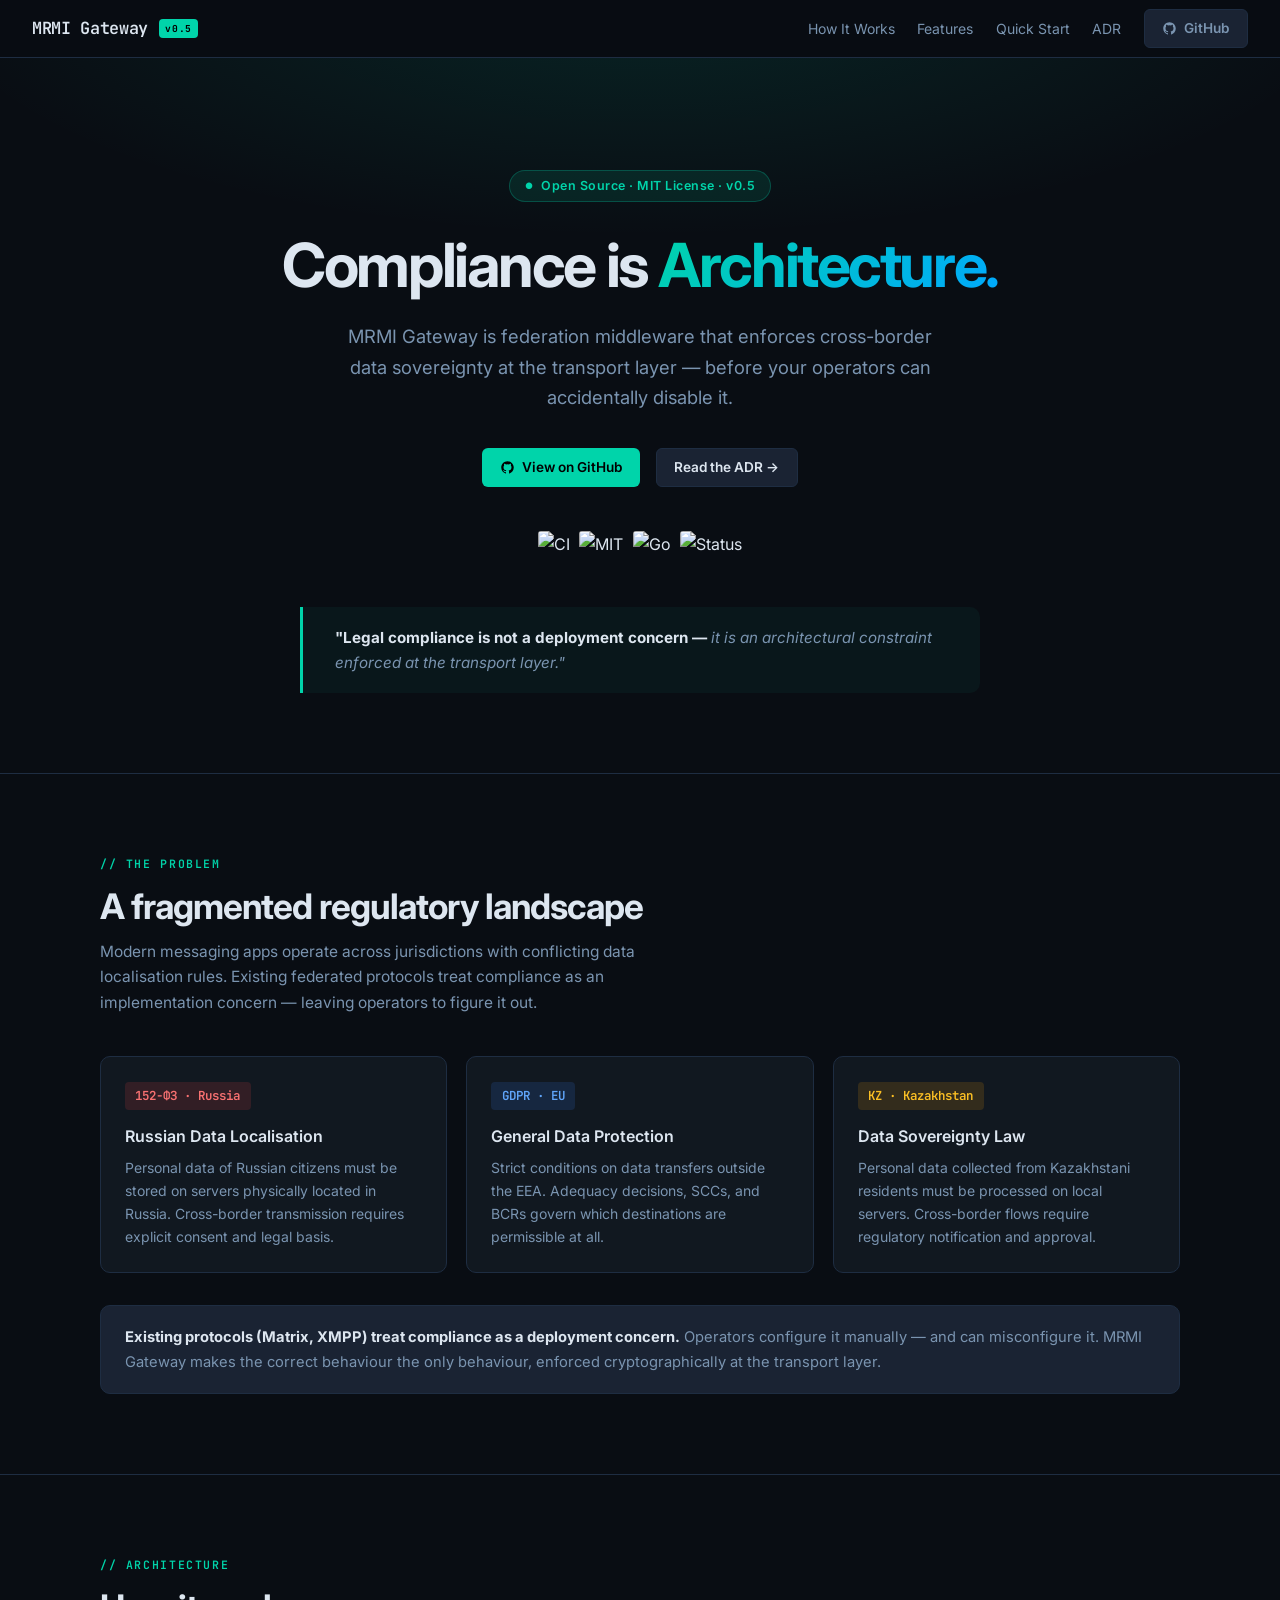
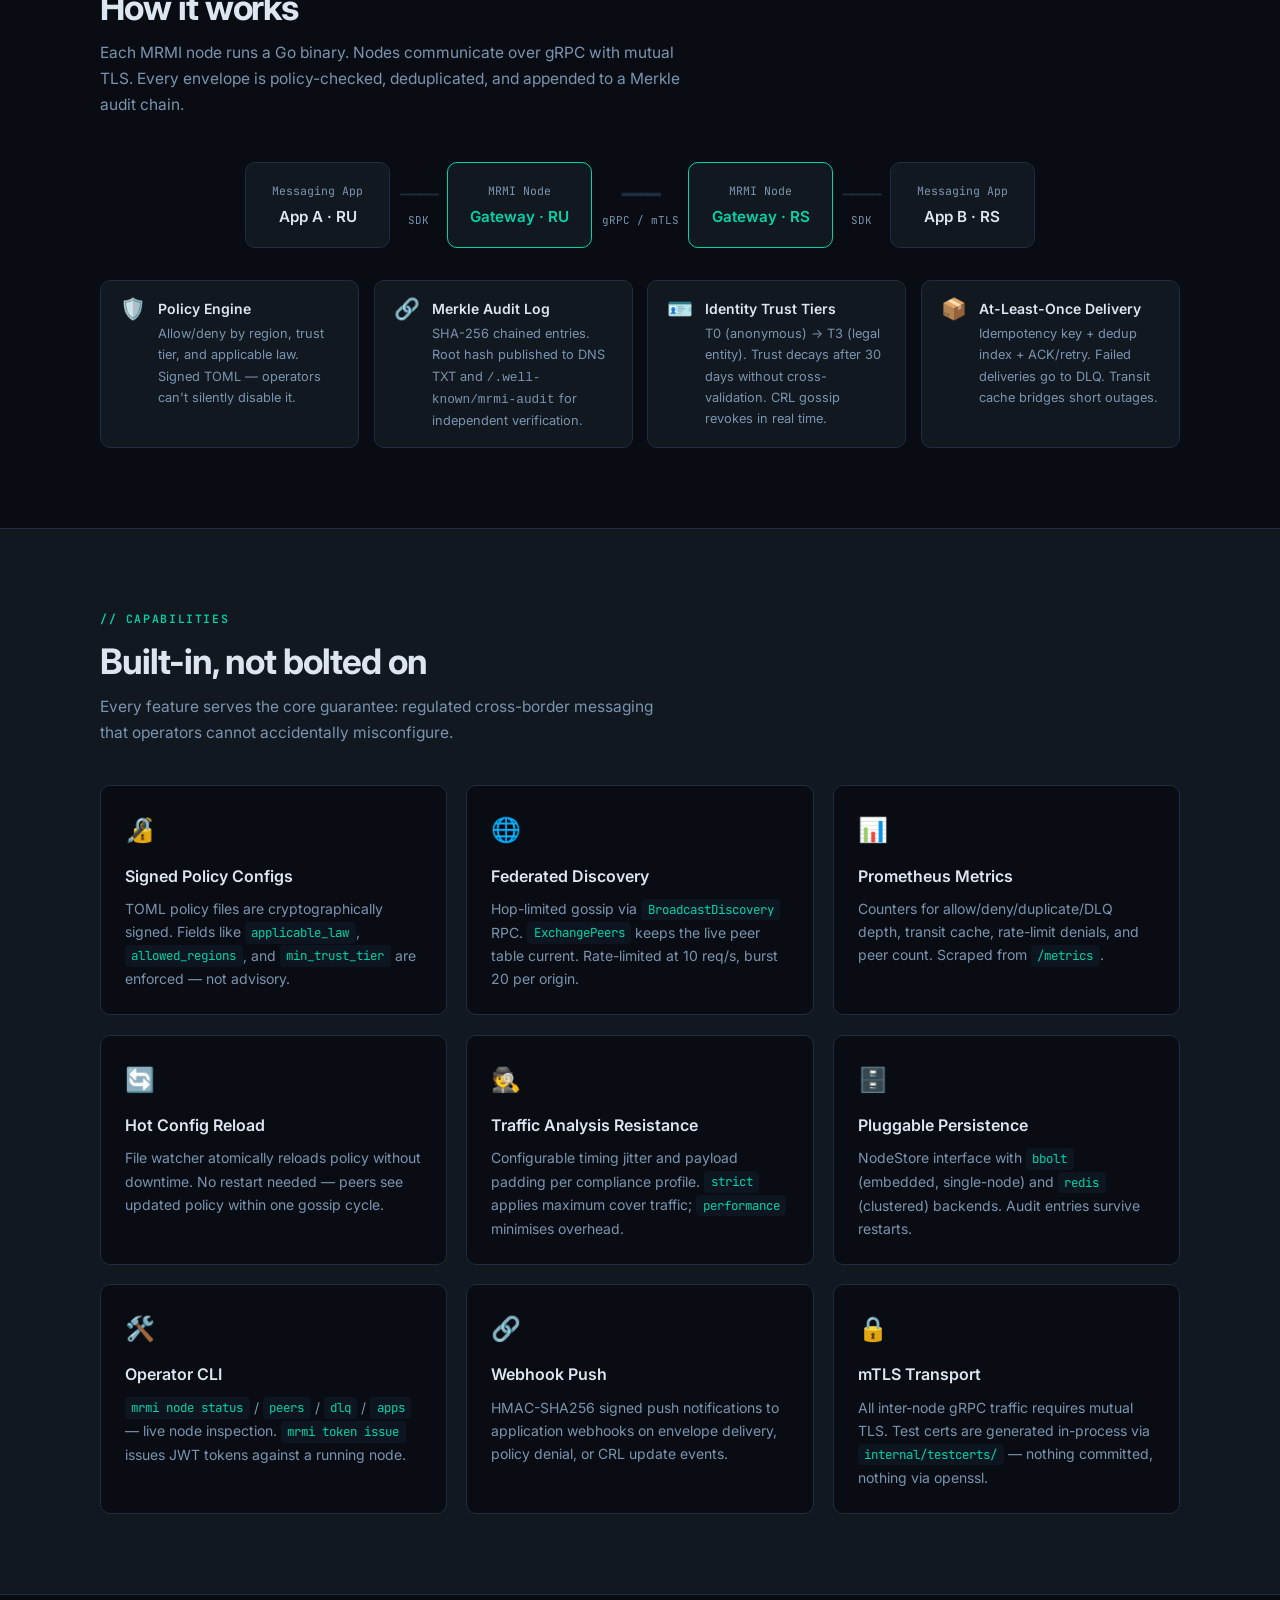
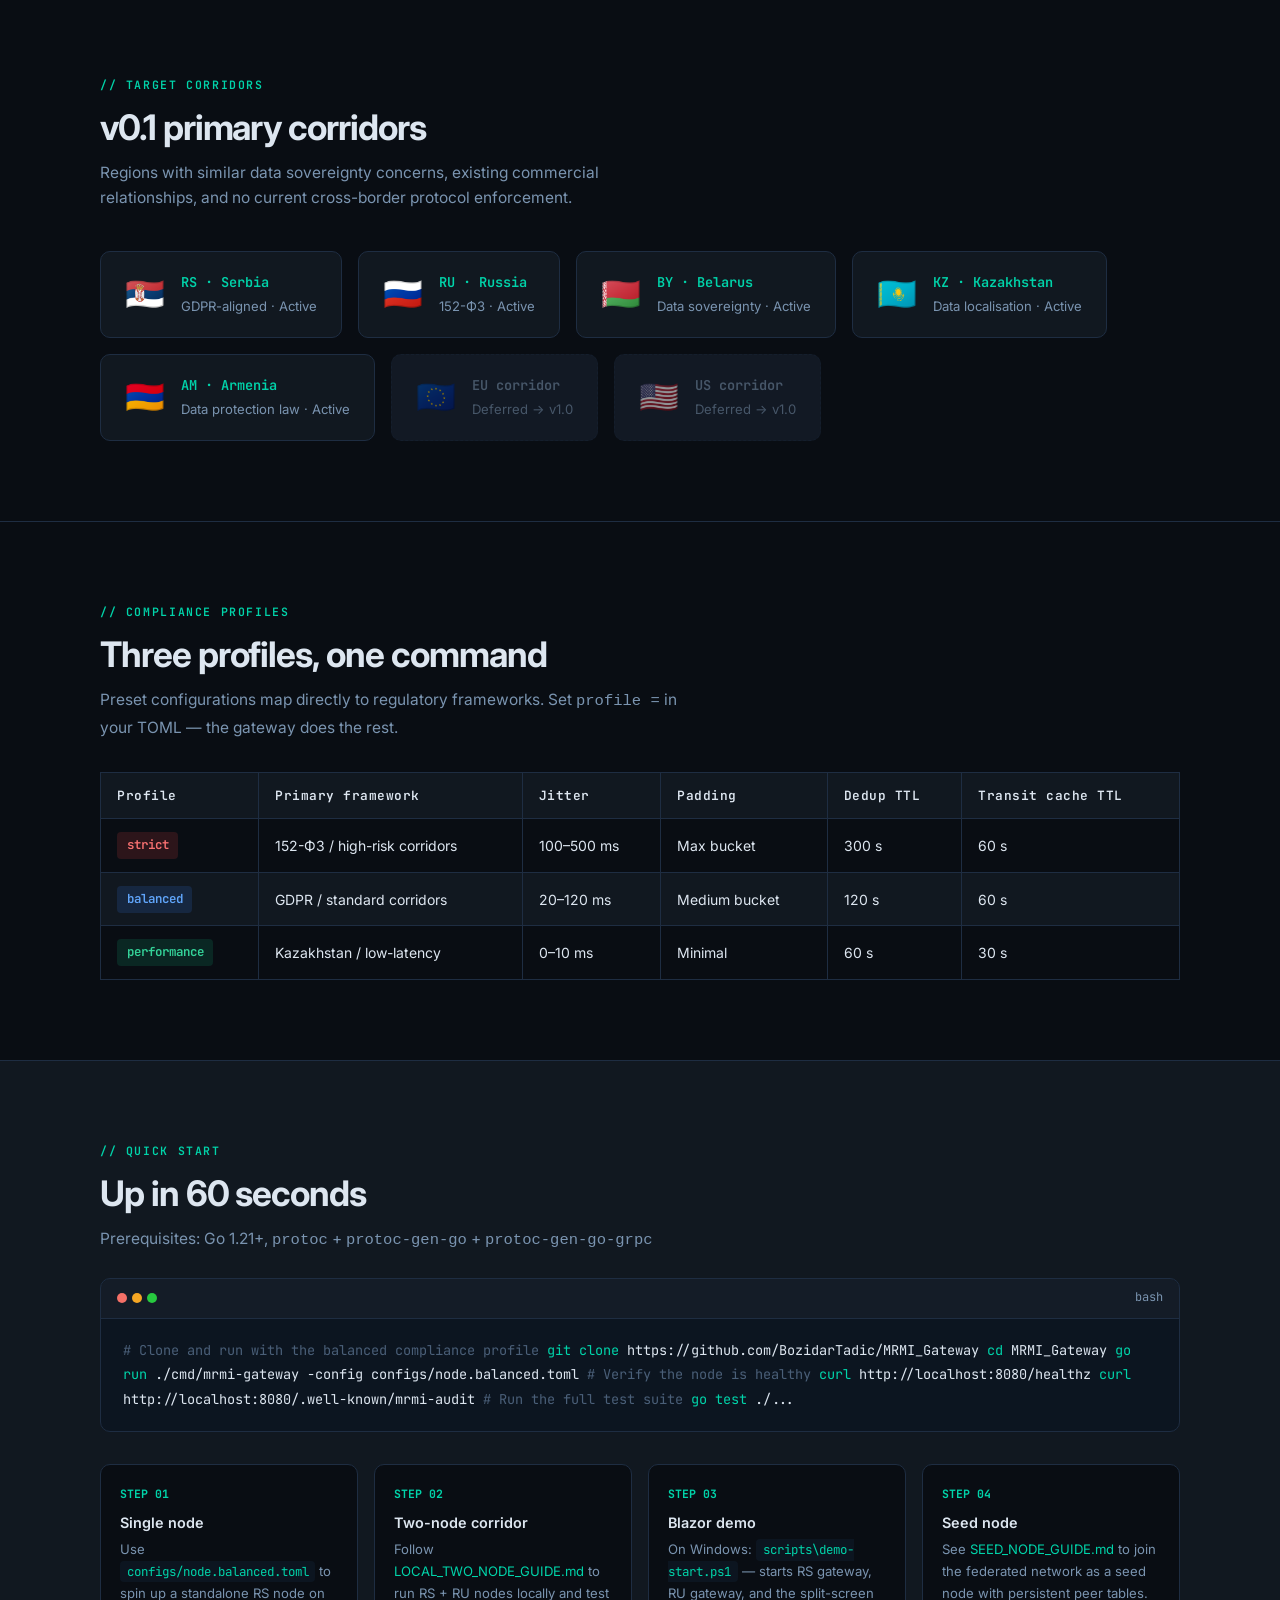
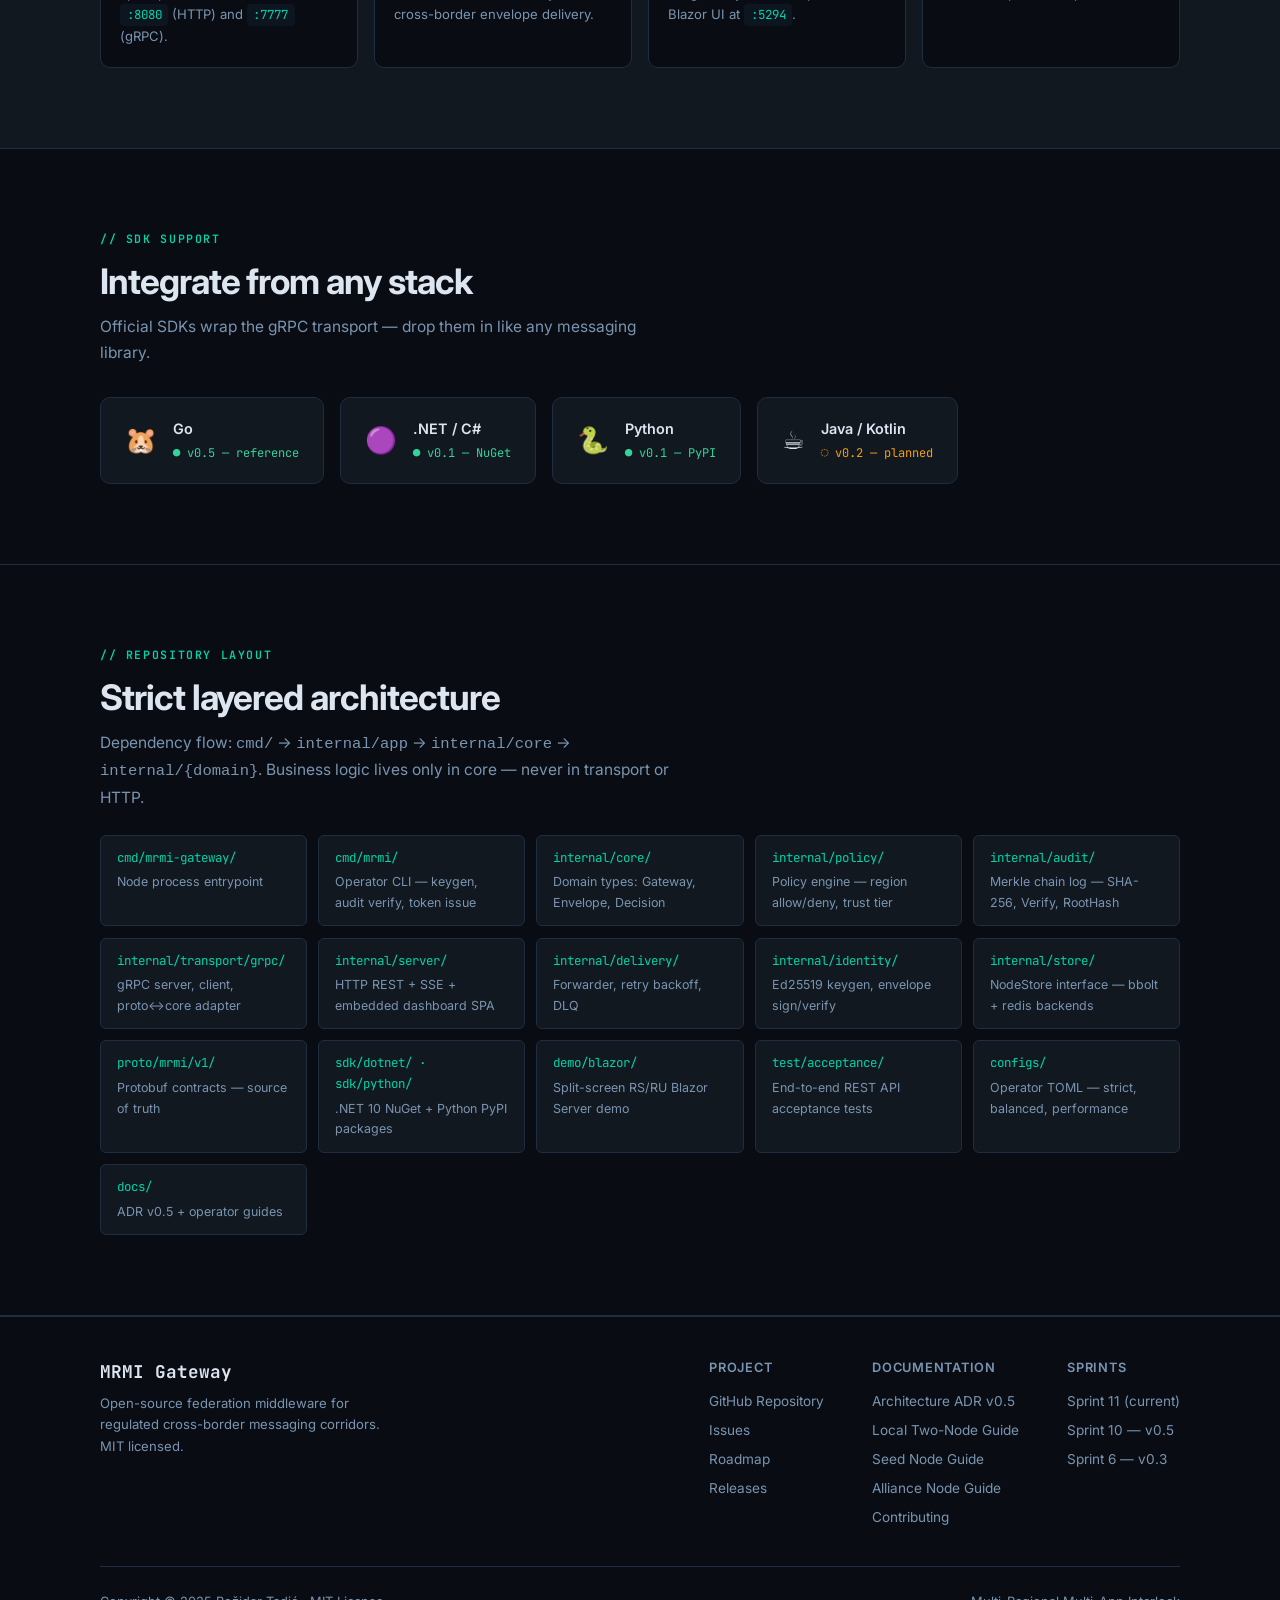
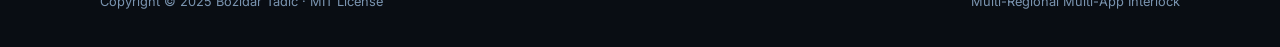
==== docs/index.html @ ec397ffb "feat: add GitHub Pages landing site Adds docs/index.html — a self-contained landing page covering th" ====
<!DOCTYPE html>
<html lang="en">
<head>
  <meta charset="UTF-8">
  <meta name="viewport" content="width=device-width, initial-scale=1.0">
  <title>MRMI Gateway — Cross-Border Compliance Middleware</title>
  <meta name="description" content="Open-source federation middleware that enforces legal-compliance constraints at the transport layer for regulated cross-border messaging corridors.">
  <meta property="og:title" content="MRMI Gateway">
  <meta property="og:description" content="Compliance is architecture. Cross-border messaging infrastructure with policy enforcement, verifiable audit, and identity revocation built in.">
  <meta property="og:type" content="website">
  <link rel="preconnect" href="https://fonts.googleapis.com">
  <link rel="preconnect" href="https://fonts.gstatic.com" crossorigin>
  <link href="https://fonts.googleapis.com/css2?family=Inter:wght@300;400;500;600;700&family=JetBrains+Mono:wght@400;500;600&display=swap" rel="stylesheet">
  <style>
    *, *::before, *::after { box-sizing: border-box; margin: 0; padding: 0; }

    :root {
      --bg:        #090d13;
      --surface:   #111820;
      --surface2:  #1a2333;
      --border:    #1e2d42;
      --teal:      #00d4aa;
      --teal-dim:  #00a882;
      --amber:     #f59e0b;
      --red:       #ef4444;
      --blue:      #3b82f6;
      --text:      #dde6f0;
      --muted:     #7a94b0;
      --code-bg:   #0c1520;
      --radius:    10px;
    }

    html { scroll-behavior: smooth; }

    body {
      font-family: 'Inter', system-ui, sans-serif;
      background: var(--bg);
      color: var(--text);
      line-height: 1.65;
      font-size: 16px;
    }

    a { color: var(--teal); text-decoration: none; }
    a:hover { text-decoration: underline; }

    /* ── NAV ── */
    nav {
      position: sticky; top: 0; z-index: 100;
      display: flex; align-items: center; justify-content: space-between;
      padding: 0 2rem;
      height: 58px;
      background: rgba(9, 13, 19, 0.88);
      backdrop-filter: blur(14px);
      border-bottom: 1px solid var(--border);
    }
    .nav-logo {
      display: flex; align-items: center; gap: .7rem;
      font-family: 'JetBrains Mono', monospace;
      font-weight: 600; font-size: 1.05rem; color: var(--text);
      letter-spacing: -.02em;
    }
    .nav-logo .tag {
      background: var(--teal); color: #000;
      font-size: .6rem; font-weight: 700; padding: 2px 6px;
      border-radius: 4px; letter-spacing: .08em;
    }
    .nav-links { display: flex; align-items: center; gap: 1.4rem; font-size: .875rem; }
    .nav-links a { color: var(--muted); transition: color .2s; }
    .nav-links a:hover { color: var(--text); text-decoration: none; }
    .btn {
      display: inline-flex; align-items: center; gap: .45rem;
      padding: .45rem 1.1rem; border-radius: 6px;
      font-size: .85rem; font-weight: 600; cursor: pointer; border: none;
      transition: opacity .2s, transform .1s;
    }
    .btn:hover { opacity: .88; transform: translateY(-1px); text-decoration: none; }
    .btn-primary { background: var(--teal); color: #000; }
    .btn-ghost { background: var(--surface2); color: var(--text); border: 1px solid var(--border); }

    /* ── HERO ── */
    .hero {
      display: flex; flex-direction: column; align-items: center; text-align: center;
      padding: 7rem 1.5rem 5rem;
      background: radial-gradient(ellipse 80% 50% at 50% -10%, rgba(0,212,170,.12) 0%, transparent 70%);
    }
    .hero-badge {
      display: inline-flex; align-items: center; gap: .5rem;
      background: rgba(0,212,170,.1); border: 1px solid rgba(0,212,170,.25);
      color: var(--teal); font-size: .78rem; font-weight: 600;
      padding: .3rem .9rem; border-radius: 999px; margin-bottom: 1.8rem;
      letter-spacing: .04em;
    }
    .hero-badge::before { content: '●'; font-size: .55rem; }
    .hero h1 {
      font-size: clamp(2.2rem, 5vw, 3.8rem);
      font-weight: 700; letter-spacing: -.04em; line-height: 1.12;
      max-width: 780px;
    }
    .hero h1 .grad {
      background: linear-gradient(135deg, var(--teal) 0%, #00a8ff 100%);
      -webkit-background-clip: text; -webkit-text-fill-color: transparent;
      background-clip: text;
    }
    .hero p {
      margin-top: 1.4rem; max-width: 600px;
      font-size: clamp(1rem, 2vw, 1.15rem); color: var(--muted); font-weight: 400;
    }
    .hero-ctas { display: flex; gap: 1rem; margin-top: 2.2rem; flex-wrap: wrap; justify-content: center; }
    .hero-badges { display: flex; gap: .6rem; margin-top: 2.8rem; flex-wrap: wrap; justify-content: center; }
    .hero-badges img { height: 20px; border-radius: 3px; }
    .quote-bar {
      margin-top: 3.5rem; padding: 1.1rem 2rem;
      border-left: 3px solid var(--teal);
      background: rgba(0,212,170,.05);
      border-radius: 0 var(--radius) var(--radius) 0;
      max-width: 680px; text-align: left;
      font-style: italic; color: var(--muted); font-size: .95rem;
    }
    .quote-bar strong { color: var(--text); font-style: normal; }

    /* ── SECTION WRAPPER ── */
    .section { padding: 5rem 1.5rem; }
    .section-inner { max-width: 1080px; margin: 0 auto; }
    .section-label {
      font-family: 'JetBrains Mono', monospace;
      font-size: .72rem; font-weight: 600; letter-spacing: .14em;
      color: var(--teal); text-transform: uppercase; margin-bottom: .75rem;
    }
    .section-title {
      font-size: clamp(1.6rem, 3vw, 2.2rem);
      font-weight: 700; letter-spacing: -.03em; line-height: 1.2;
      margin-bottom: .75rem;
    }
    .section-sub { color: var(--muted); max-width: 580px; font-size: .97rem; }
    .divider { border: none; border-top: 1px solid var(--border); margin: 0; }

    /* ── PROBLEM ── */
    .problem-grid { display: grid; grid-template-columns: repeat(auto-fit, minmax(260px, 1fr)); gap: 1.2rem; margin-top: 2.5rem; }
    .problem-card {
      background: var(--surface); border: 1px solid var(--border);
      border-radius: var(--radius); padding: 1.5rem;
    }
    .law-tag {
      font-family: 'JetBrains Mono', monospace;
      font-size: .78rem; font-weight: 600; padding: .25rem .65rem;
      border-radius: 4px; display: inline-block; margin-bottom: .8rem;
    }
    .law-tag.ru { background: rgba(239,68,68,.15); color: #f87171; }
    .law-tag.eu { background: rgba(59,130,246,.15); color: #60a5fa; }
    .law-tag.kz { background: rgba(245,158,11,.15); color: #fbbf24; }
    .problem-card h3 { font-size: 1rem; font-weight: 600; margin-bottom: .4rem; }
    .problem-card p { font-size: .875rem; color: var(--muted); }
    .problem-footer {
      margin-top: 2rem; padding: 1.2rem 1.5rem;
      background: var(--surface2); border: 1px solid var(--border);
      border-radius: var(--radius); font-size: .92rem; color: var(--muted);
    }
    .problem-footer strong { color: var(--text); }

    /* ── FLOW DIAGRAM ── */
    .flow { margin-top: 2.8rem; }
    .flow-row {
      display: flex; align-items: center; justify-content: center;
      gap: 0; flex-wrap: wrap; row-gap: 1rem;
    }
    .flow-node {
      background: var(--surface); border: 1px solid var(--border);
      border-radius: var(--radius); padding: 1.1rem 1.4rem; text-align: center;
      min-width: 145px;
    }
    .flow-node .label { font-size: .72rem; color: var(--muted); font-family: 'JetBrains Mono', monospace; margin-bottom: .3rem; }
    .flow-node .name { font-weight: 600; font-size: .95rem; }
    .flow-node.gateway { border-color: var(--teal); }
    .flow-node.gateway .name { color: var(--teal); }
    .flow-arrow {
      display: flex; flex-direction: column; align-items: center; padding: 0 .6rem;
      font-size: .68rem; color: var(--muted); font-family: 'JetBrains Mono', monospace;
      text-align: center; gap: .2rem;
    }
    .flow-arrow .line { font-size: 1.1rem; letter-spacing: -.1em; color: var(--border); }
    .flow-pillars {
      display: grid; grid-template-columns: repeat(auto-fit, minmax(200px, 1fr));
      gap: .9rem; margin-top: 2rem;
    }
    .pillar {
      background: var(--surface); border: 1px solid var(--border);
      border-radius: var(--radius); padding: 1rem 1.2rem;
      display: flex; align-items: flex-start; gap: .75rem;
    }
    .pillar-icon { font-size: 1.3rem; line-height: 1; padding-top: .1rem; }
    .pillar h4 { font-size: .875rem; font-weight: 600; margin-bottom: .2rem; }
    .pillar p { font-size: .8rem; color: var(--muted); }

    /* ── FEATURES ── */
    .features { background: var(--surface); }
    .features-grid { display: grid; grid-template-columns: repeat(auto-fit, minmax(300px, 1fr)); gap: 1.2rem; margin-top: 2.5rem; }
    .feature-card {
      background: var(--bg); border: 1px solid var(--border);
      border-radius: var(--radius); padding: 1.5rem;
      transition: border-color .2s;
    }
    .feature-card:hover { border-color: rgba(0,212,170,.35); }
    .feature-icon { font-size: 1.5rem; margin-bottom: .8rem; }
    .feature-card h3 { font-size: 1rem; font-weight: 600; margin-bottom: .5rem; }
    .feature-card p { font-size: .875rem; color: var(--muted); }
    .feature-card code {
      font-family: 'JetBrains Mono', monospace;
      font-size: .78rem; background: var(--code-bg);
      padding: .15rem .4rem; border-radius: 4px; color: var(--teal);
    }

    /* ── CORRIDORS ── */
    .corridors-grid { display: flex; flex-wrap: wrap; gap: 1rem; margin-top: 2.5rem; align-items: flex-start; }
    .corridor-card {
      background: var(--surface); border: 1px solid var(--border);
      border-radius: var(--radius); padding: 1.2rem 1.5rem;
      display: flex; align-items: center; gap: 1rem; min-width: 200px;
    }
    .corridor-flag { font-size: 2rem; line-height: 1; }
    .corridor-code {
      font-family: 'JetBrains Mono', monospace;
      font-size: .85rem; font-weight: 600; color: var(--teal);
      margin-bottom: .15rem;
    }
    .corridor-name { font-size: .82rem; color: var(--muted); }
    .corridor-future {
      background: var(--surface2); border: 1px dashed var(--border);
      border-radius: var(--radius); padding: 1.2rem 1.5rem;
      display: flex; align-items: center; gap: 1rem; min-width: 200px;
      opacity: .55;
    }
    .corridor-future .corridor-code { color: var(--muted); }

    /* ── PROFILES ── */
    .profiles-table {
      margin-top: 2rem; width: 100%; border-collapse: collapse;
      font-size: .9rem;
    }
    .profiles-table th {
      text-align: left; padding: .75rem 1rem;
      background: var(--surface); border: 1px solid var(--border);
      font-weight: 600; font-size: .8rem; letter-spacing: .04em;
      font-family: 'JetBrains Mono', monospace;
    }
    .profiles-table td {
      padding: .8rem 1rem; border: 1px solid var(--border);
      font-size: .875rem;
    }
    .profiles-table tr:nth-child(even) td { background: var(--surface); }
    .profile-badge {
      display: inline-block; font-family: 'JetBrains Mono', monospace;
      font-size: .78rem; font-weight: 600; padding: .2rem .6rem; border-radius: 4px;
    }
    .profile-badge.strict  { background: rgba(239,68,68,.15);  color: #f87171; }
    .profile-badge.balanced { background: rgba(59,130,246,.15); color: #60a5fa; }
    .profile-badge.perf     { background: rgba(16,185,129,.15); color: #34d399; }

    /* ── QUICKSTART ── */
    .quickstart { background: var(--surface); }
    .code-block {
      margin-top: 1.5rem; background: var(--code-bg);
      border: 1px solid var(--border); border-radius: var(--radius);
      overflow: hidden;
    }
    .code-header {
      display: flex; align-items: center; justify-content: space-between;
      padding: .6rem 1rem; background: rgba(255,255,255,.03);
      border-bottom: 1px solid var(--border); font-size: .75rem;
      font-family: 'JetBrains Mono', monospace; color: var(--muted);
    }
    .code-dots { display: flex; gap: 5px; }
    .code-dots span { width: 10px; height: 10px; border-radius: 50%; }
    .code-dots .r { background: #f47067; }
    .code-dots .y { background: #f5a623; }
    .code-dots .g { background: #27c93f; }
    .code-body {
      padding: 1.2rem 1.4rem;
      font-family: 'JetBrains Mono', monospace; font-size: .85rem;
      line-height: 1.8; overflow-x: auto;
    }
    .code-body .comment { color: #4a5f78; }
    .code-body .cmd { color: var(--teal); }
    .code-body .str { color: #e6af55; }
    .code-body .kw { color: #c792ea; }
    .quickstart-steps {
      display: grid; grid-template-columns: repeat(auto-fit, minmax(240px, 1fr));
      gap: 1rem; margin-top: 2rem;
    }
    .step {
      background: var(--bg); border: 1px solid var(--border);
      border-radius: var(--radius); padding: 1.2rem;
    }
    .step-num {
      font-family: 'JetBrains Mono', monospace; font-size: .72rem;
      color: var(--teal); font-weight: 700; margin-bottom: .5rem;
    }
    .step h4 { font-size: .9rem; font-weight: 600; margin-bottom: .3rem; }
    .step p { font-size: .82rem; color: var(--muted); }
    .step code {
      font-family: 'JetBrains Mono', monospace; font-size: .78rem;
      background: var(--code-bg); padding: .15rem .4rem;
      border-radius: 4px; color: var(--teal);
    }

    /* ── SDKs ── */
    .sdk-grid { display: flex; flex-wrap: wrap; gap: 1rem; margin-top: 2rem; }
    .sdk-card {
      background: var(--surface); border: 1px solid var(--border);
      border-radius: var(--radius); padding: 1.2rem 1.5rem;
      display: flex; align-items: center; gap: 1rem; min-width: 180px;
    }
    .sdk-icon { font-size: 1.6rem; }
    .sdk-name { font-weight: 600; font-size: .9rem; margin-bottom: .15rem; }
    .sdk-status { font-size: .75rem; font-family: 'JetBrains Mono', monospace; }
    .sdk-status.ready { color: #34d399; }
    .sdk-status.wip { color: var(--amber); }

    /* ── REPO LAYOUT ── */
    .repo-grid { display: grid; grid-template-columns: repeat(auto-fit, minmax(200px, 1fr)); gap: .7rem; margin-top: 1.5rem; }
    .repo-item {
      background: var(--surface); border: 1px solid var(--border);
      border-radius: 6px; padding: .75rem 1rem;
    }
    .repo-item .path { font-family: 'JetBrains Mono', monospace; font-size: .78rem; color: var(--teal); margin-bottom: .25rem; }
    .repo-item .desc { font-size: .78rem; color: var(--muted); }

    /* ── FOOTER ── */
    footer {
      border-top: 1px solid var(--border);
      padding: 2.5rem 1.5rem; background: var(--bg);
    }
    .footer-inner {
      max-width: 1080px; margin: 0 auto;
      display: flex; flex-wrap: wrap; gap: 2rem;
      justify-content: space-between; align-items: flex-start;
    }
    .footer-brand .brand-name {
      font-family: 'JetBrains Mono', monospace; font-weight: 700;
      font-size: 1.1rem; margin-bottom: .4rem;
    }
    .footer-brand p { font-size: .82rem; color: var(--muted); max-width: 300px; }
    .footer-links { display: flex; gap: 3rem; flex-wrap: wrap; }
    .footer-col h5 { font-size: .8rem; font-weight: 600; color: var(--muted); letter-spacing: .06em; text-transform: uppercase; margin-bottom: .75rem; }
    .footer-col a { display: block; font-size: .85rem; color: var(--muted); margin-bottom: .4rem; transition: color .2s; }
    .footer-col a:hover { color: var(--text); text-decoration: none; }
    .footer-bottom {
      max-width: 1080px; margin: 2rem auto 0;
      padding-top: 1.5rem; border-top: 1px solid var(--border);
      display: flex; flex-wrap: wrap; gap: 1rem; justify-content: space-between;
      font-size: .8rem; color: var(--muted);
    }

    /* ── RESPONSIVE ── */
    @media (max-width: 640px) {
      nav { padding: 0 1rem; }
      .nav-links .hide-sm { display: none; }
      .hero { padding: 4rem 1rem 3rem; }
      .section { padding: 3.5rem 1rem; }
      .flow-row { flex-direction: column; }
      .flow-arrow .line { transform: rotate(90deg); }
    }
  </style>
</head>
<body>

<!-- NAV -->
<nav>
  <div class="nav-logo">
    <span>MRMI Gateway</span>
    <span class="tag">v0.5</span>
  </div>
  <div class="nav-links">
    <a href="#how-it-works" class="hide-sm">How It Works</a>
    <a href="#features" class="hide-sm">Features</a>
    <a href="#quickstart" class="hide-sm">Quick Start</a>
    <a href="MRMI_Gateway_ADR_v0_8.md" class="hide-sm">ADR</a>
    <a href="https://github.com/BozidarTadic/MRMI_Gateway" class="btn btn-ghost" target="_blank" rel="noopener">
      <svg width="15" height="15" viewBox="0 0 24 24" fill="currentColor"><path d="M12 2C6.477 2 2 6.477 2 12c0 4.418 2.865 8.166 6.839 9.489.5.092.682-.217.682-.482 0-.237-.008-.866-.013-1.7-2.782.603-3.369-1.342-3.369-1.342-.454-1.155-1.11-1.463-1.11-1.463-.908-.62.069-.608.069-.608 1.003.07 1.531 1.03 1.531 1.03.892 1.529 2.341 1.087 2.91.832.092-.647.35-1.088.636-1.338-2.22-.253-4.555-1.11-4.555-4.943 0-1.091.39-1.984 1.029-2.683-.103-.253-.446-1.27.098-2.647 0 0 .84-.268 2.75 1.026A9.564 9.564 0 0 1 12 6.844a9.59 9.59 0 0 1 2.504.337c1.909-1.294 2.747-1.026 2.747-1.026.546 1.377.202 2.394.1 2.647.64.699 1.028 1.592 1.028 2.683 0 3.842-2.339 4.687-4.566 4.935.359.309.678.919.678 1.852 0 1.336-.012 2.415-.012 2.741 0 .267.18.578.688.48C19.138 20.163 22 16.418 22 12c0-5.523-4.477-10-10-10z"/></svg>
      GitHub
    </a>
  </div>
</nav>

<!-- HERO -->
<section class="hero">
  <div class="hero-badge">Open Source · MIT License · v0.5</div>
  <h1>Compliance is <span class="grad">Architecture.</span></h1>
  <p>
    MRMI Gateway is federation middleware that enforces cross-border data sovereignty
    at the transport layer — before your operators can accidentally disable it.
  </p>
  <div class="hero-ctas">
    <a href="https://github.com/BozidarTadic/MRMI_Gateway" class="btn btn-primary" target="_blank" rel="noopener">
      <svg width="15" height="15" viewBox="0 0 24 24" fill="currentColor"><path d="M12 2C6.477 2 2 6.477 2 12c0 4.418 2.865 8.166 6.839 9.489.5.092.682-.217.682-.482 0-.237-.008-.866-.013-1.7-2.782.603-3.369-1.342-3.369-1.342-.454-1.155-1.11-1.463-1.11-1.463-.908-.62.069-.608.069-.608 1.003.07 1.531 1.03 1.531 1.03.892 1.529 2.341 1.087 2.91.832.092-.647.35-1.088.636-1.338-2.22-.253-4.555-1.11-4.555-4.943 0-1.091.39-1.984 1.029-2.683-.103-.253-.446-1.27.098-2.647 0 0 .84-.268 2.75 1.026A9.564 9.564 0 0 1 12 6.844a9.59 9.59 0 0 1 2.504.337c1.909-1.294 2.747-1.026 2.747-1.026.546 1.377.202 2.394.1 2.647.64.699 1.028 1.592 1.028 2.683 0 3.842-2.339 4.687-4.566 4.935.359.309.678.919.678 1.852 0 1.336-.012 2.415-.012 2.741 0 .267.18.578.688.48C19.138 20.163 22 16.418 22 12c0-5.523-4.477-10-10-10z"/></svg>
      View on GitHub
    </a>
    <a href="MRMI_Gateway_ADR_v0_8.md" class="btn btn-ghost">Read the ADR →</a>
  </div>
  <div class="hero-badges">
    <img src="https://github.com/BozidarTadic/MRMI_Gateway/actions/workflows/ci.yml/badge.svg" alt="CI">
    <img src="https://img.shields.io/badge/License-MIT-blue.svg" alt="MIT">
    <img src="https://img.shields.io/badge/Go-1.21+-00ADD8?logo=go&logoColor=white" alt="Go">
    <img src="https://img.shields.io/badge/status-v0.5_active-00d4aa" alt="Status">
  </div>
  <div class="quote-bar">
    <strong>"Legal compliance is not a deployment concern —</strong> it is an architectural constraint enforced at the transport layer."
  </div>
</section>

<hr class="divider">

<!-- PROBLEM -->
<section class="section" id="problem">
  <div class="section-inner">
    <div class="section-label">// the problem</div>
    <h2 class="section-title">A fragmented regulatory landscape</h2>
    <p class="section-sub">
      Modern messaging apps operate across jurisdictions with conflicting data localisation rules.
      Existing federated protocols treat compliance as an implementation concern — leaving operators to figure it out.
    </p>
    <div class="problem-grid">
      <div class="problem-card">
        <span class="law-tag ru">152-ФЗ · Russia</span>
        <h3>Russian Data Localisation</h3>
        <p>Personal data of Russian citizens must be stored on servers physically located in Russia. Cross-border transmission requires explicit consent and legal basis.</p>
      </div>
      <div class="problem-card">
        <span class="law-tag eu">GDPR · EU</span>
        <h3>General Data Protection</h3>
        <p>Strict conditions on data transfers outside the EEA. Adequacy decisions, SCCs, and BCRs govern which destinations are permissible at all.</p>
      </div>
      <div class="problem-card">
        <span class="law-tag kz">KZ · Kazakhstan</span>
        <h3>Data Sovereignty Law</h3>
        <p>Personal data collected from Kazakhstani residents must be processed on local servers. Cross-border flows require regulatory notification and approval.</p>
      </div>
    </div>
    <div class="problem-footer">
      <strong>Existing protocols (Matrix, XMPP) treat compliance as a deployment concern.</strong>
      Operators configure it manually — and can misconfigure it. MRMI Gateway makes the correct behaviour the only behaviour, enforced cryptographically at the transport layer.
    </div>
  </div>
</section>

<hr class="divider">

<!-- HOW IT WORKS -->
<section class="section" id="how-it-works">
  <div class="section-inner">
    <div class="section-label">// architecture</div>
    <h2 class="section-title">How it works</h2>
    <p class="section-sub">
      Each MRMI node runs a Go binary. Nodes communicate over gRPC with mutual TLS.
      Every envelope is policy-checked, deduplicated, and appended to a Merkle audit chain.
    </p>
    <div class="flow">
      <div class="flow-row">
        <div class="flow-node">
          <div class="label">Messaging App</div>
          <div class="name">App A · RU</div>
        </div>
        <div class="flow-arrow">
          <div class="line">────</div>
          <div>SDK</div>
        </div>
        <div class="flow-node gateway">
          <div class="label">MRMI Node</div>
          <div class="name">Gateway · RU</div>
        </div>
        <div class="flow-arrow">
          <div class="line">━━━━</div>
          <div>gRPC / mTLS</div>
        </div>
        <div class="flow-node gateway">
          <div class="label">MRMI Node</div>
          <div class="name">Gateway · RS</div>
        </div>
        <div class="flow-arrow">
          <div class="line">────</div>
          <div>SDK</div>
        </div>
        <div class="flow-node">
          <div class="label">Messaging App</div>
          <div class="name">App B · RS</div>
        </div>
      </div>
      <div class="flow-pillars">
        <div class="pillar">
          <div class="pillar-icon">🛡️</div>
          <div>
            <h4>Policy Engine</h4>
            <p>Allow/deny by region, trust tier, and applicable law. Signed TOML — operators can't silently disable it.</p>
          </div>
        </div>
        <div class="pillar">
          <div class="pillar-icon">🔗</div>
          <div>
            <h4>Merkle Audit Log</h4>
            <p>SHA-256 chained entries. Root hash published to DNS TXT and <code>/.well-known/mrmi-audit</code> for independent verification.</p>
          </div>
        </div>
        <div class="pillar">
          <div class="pillar-icon">🪪</div>
          <div>
            <h4>Identity Trust Tiers</h4>
            <p>T0 (anonymous) → T3 (legal entity). Trust decays after 30 days without cross-validation. CRL gossip revokes in real time.</p>
          </div>
        </div>
        <div class="pillar">
          <div class="pillar-icon">📦</div>
          <div>
            <h4>At-Least-Once Delivery</h4>
            <p>Idempotency key + dedup index + ACK/retry. Failed deliveries go to DLQ. Transit cache bridges short outages.</p>
          </div>
        </div>
      </div>
    </div>
  </div>
</section>

<hr class="divider">

<!-- FEATURES -->
<section class="section features" id="features">
  <div class="section-inner">
    <div class="section-label">// capabilities</div>
    <h2 class="section-title">Built-in, not bolted on</h2>
    <p class="section-sub">
      Every feature serves the core guarantee: regulated cross-border messaging that operators cannot accidentally misconfigure.
    </p>
    <div class="features-grid">
      <div class="feature-card">
        <div class="feature-icon">🔏</div>
        <h3>Signed Policy Configs</h3>
        <p>TOML policy files are cryptographically signed. Fields like <code>applicable_law</code>, <code>allowed_regions</code>, and <code>min_trust_tier</code> are enforced — not advisory.</p>
      </div>
      <div class="feature-card">
        <div class="feature-icon">🌐</div>
        <h3>Federated Discovery</h3>
        <p>Hop-limited gossip via <code>BroadcastDiscovery</code> RPC. <code>ExchangePeers</code> keeps the live peer table current. Rate-limited at 10 req/s, burst 20 per origin.</p>
      </div>
      <div class="feature-card">
        <div class="feature-icon">📊</div>
        <h3>Prometheus Metrics</h3>
        <p>Counters for allow/deny/duplicate/DLQ depth, transit cache, rate-limit denials, and peer count. Scraped from <code>/metrics</code>.</p>
      </div>
      <div class="feature-card">
        <div class="feature-icon">🔄</div>
        <h3>Hot Config Reload</h3>
        <p>File watcher atomically reloads policy without downtime. No restart needed — peers see updated policy within one gossip cycle.</p>
      </div>
      <div class="feature-card">
        <div class="feature-icon">🕵️</div>
        <h3>Traffic Analysis Resistance</h3>
        <p>Configurable timing jitter and payload padding per compliance profile. <code>strict</code> applies maximum cover traffic; <code>performance</code> minimises overhead.</p>
      </div>
      <div class="feature-card">
        <div class="feature-icon">🗄️</div>
        <h3>Pluggable Persistence</h3>
        <p>NodeStore interface with <code>bbolt</code> (embedded, single-node) and <code>redis</code> (clustered) backends. Audit entries survive restarts.</p>
      </div>
      <div class="feature-card">
        <div class="feature-icon">🛠️</div>
        <h3>Operator CLI</h3>
        <p>
          <code>mrmi node status</code> / <code>peers</code> / <code>dlq</code> / <code>apps</code> — live node inspection.
          <code>mrmi token issue</code> issues JWT tokens against a running node.
        </p>
      </div>
      <div class="feature-card">
        <div class="feature-icon">🔗</div>
        <h3>Webhook Push</h3>
        <p>HMAC-SHA256 signed push notifications to application webhooks on envelope delivery, policy denial, or CRL update events.</p>
      </div>
      <div class="feature-card">
        <div class="feature-icon">🔒</div>
        <h3>mTLS Transport</h3>
        <p>All inter-node gRPC traffic requires mutual TLS. Test certs are generated in-process via <code>internal/testcerts/</code> — nothing committed, nothing via openssl.</p>
      </div>
    </div>
  </div>
</section>

<hr class="divider">

<!-- CORRIDORS -->
<section class="section" id="corridors">
  <div class="section-inner">
    <div class="section-label">// target corridors</div>
    <h2 class="section-title">v0.1 primary corridors</h2>
    <p class="section-sub">
      Regions with similar data sovereignty concerns, existing commercial relationships,
      and no current cross-border protocol enforcement.
    </p>
    <div class="corridors-grid">
      <div class="corridor-card">
        <div class="corridor-flag">🇷🇸</div>
        <div>
          <div class="corridor-code">RS · Serbia</div>
          <div class="corridor-name">GDPR-aligned · Active</div>
        </div>
      </div>
      <div class="corridor-card">
        <div class="corridor-flag">🇷🇺</div>
        <div>
          <div class="corridor-code">RU · Russia</div>
          <div class="corridor-name">152-ФЗ · Active</div>
        </div>
      </div>
      <div class="corridor-card">
        <div class="corridor-flag">🇧🇾</div>
        <div>
          <div class="corridor-code">BY · Belarus</div>
          <div class="corridor-name">Data sovereignty · Active</div>
        </div>
      </div>
      <div class="corridor-card">
        <div class="corridor-flag">🇰🇿</div>
        <div>
          <div class="corridor-code">KZ · Kazakhstan</div>
          <div class="corridor-name">Data localisation · Active</div>
        </div>
      </div>
      <div class="corridor-card">
        <div class="corridor-flag">🇦🇲</div>
        <div>
          <div class="corridor-code">AM · Armenia</div>
          <div class="corridor-name">Data protection law · Active</div>
        </div>
      </div>
      <div class="corridor-future">
        <div class="corridor-flag">🇪🇺</div>
        <div>
          <div class="corridor-code">EU corridor</div>
          <div class="corridor-name">Deferred → v1.0</div>
        </div>
      </div>
      <div class="corridor-future">
        <div class="corridor-flag">🇺🇸</div>
        <div>
          <div class="corridor-code">US corridor</div>
          <div class="corridor-name">Deferred → v1.0</div>
        </div>
      </div>
    </div>
  </div>
</section>

<hr class="divider">

<!-- PROFILES -->
<section class="section" id="profiles">
  <div class="section-inner">
    <div class="section-label">// compliance profiles</div>
    <h2 class="section-title">Three profiles, one command</h2>
    <p class="section-sub">
      Preset configurations map directly to regulatory frameworks. Set <code>profile =</code> in your TOML — the gateway does the rest.
    </p>
    <table class="profiles-table">
      <thead>
        <tr>
          <th>Profile</th>
          <th>Primary framework</th>
          <th>Jitter</th>
          <th>Padding</th>
          <th>Dedup TTL</th>
          <th>Transit cache TTL</th>
        </tr>
      </thead>
      <tbody>
        <tr>
          <td><span class="profile-badge strict">strict</span></td>
          <td>152-ФЗ / high-risk corridors</td>
          <td>100–500 ms</td>
          <td>Max bucket</td>
          <td>300 s</td>
          <td>60 s</td>
        </tr>
        <tr>
          <td><span class="profile-badge balanced">balanced</span></td>
          <td>GDPR / standard corridors</td>
          <td>20–120 ms</td>
          <td>Medium bucket</td>
          <td>120 s</td>
          <td>60 s</td>
        </tr>
        <tr>
          <td><span class="profile-badge perf">performance</span></td>
          <td>Kazakhstan / low-latency</td>
          <td>0–10 ms</td>
          <td>Minimal</td>
          <td>60 s</td>
          <td>30 s</td>
        </tr>
      </tbody>
    </table>
  </div>
</section>

<hr class="divider">

<!-- QUICKSTART -->
<section class="section quickstart" id="quickstart">
  <div class="section-inner">
    <div class="section-label">// quick start</div>
    <h2 class="section-title">Up in 60 seconds</h2>
    <p class="section-sub">Prerequisites: Go 1.21+, <code>protoc</code> + <code>protoc-gen-go</code> + <code>protoc-gen-go-grpc</code></p>

    <div class="code-block">
      <div class="code-header">
        <div class="code-dots"><span class="r"></span><span class="y"></span><span class="g"></span></div>
        <span>bash</span>
      </div>
      <div class="code-body">
<span class="comment"># Clone and run with the balanced compliance profile</span>
<span class="cmd">git clone</span> https://github.com/BozidarTadic/MRMI_Gateway
<span class="cmd">cd</span> MRMI_Gateway
<span class="cmd">go run</span> ./cmd/mrmi-gateway -config configs/node.balanced.toml

<span class="comment"># Verify the node is healthy</span>
<span class="cmd">curl</span> http://localhost:8080/healthz
<span class="cmd">curl</span> http://localhost:8080/.well-known/mrmi-audit

<span class="comment"># Run the full test suite</span>
<span class="cmd">go test</span> ./...
      </div>
    </div>

    <div class="quickstart-steps">
      <div class="step">
        <div class="step-num">STEP 01</div>
        <h4>Single node</h4>
        <p>Use <code>configs/node.balanced.toml</code> to spin up a standalone RS node on <code>:8080</code> (HTTP) and <code>:7777</code> (gRPC).</p>
      </div>
      <div class="step">
        <div class="step-num">STEP 02</div>
        <h4>Two-node corridor</h4>
        <p>Follow <a href="LOCAL_TWO_NODE_GUIDE.md">LOCAL_TWO_NODE_GUIDE.md</a> to run RS + RU nodes locally and test cross-border envelope delivery.</p>
      </div>
      <div class="step">
        <div class="step-num">STEP 03</div>
        <h4>Blazor demo</h4>
        <p>On Windows: <code>scripts\demo-start.ps1</code> — starts RS gateway, RU gateway, and the split-screen Blazor UI at <code>:5294</code>.</p>
      </div>
      <div class="step">
        <div class="step-num">STEP 04</div>
        <h4>Seed node</h4>
        <p>See <a href="SEED_NODE_GUIDE.md">SEED_NODE_GUIDE.md</a> to join the federated network as a seed node with persistent peer tables.</p>
      </div>
    </div>
  </div>
</section>

<hr class="divider">

<!-- SDKs -->
<section class="section" id="sdks">
  <div class="section-inner">
    <div class="section-label">// sdk support</div>
    <h2 class="section-title">Integrate from any stack</h2>
    <p class="section-sub">Official SDKs wrap the gRPC transport — drop them in like any messaging library.</p>
    <div class="sdk-grid">
      <div class="sdk-card">
        <div class="sdk-icon">🐹</div>
        <div>
          <div class="sdk-name">Go</div>
          <div class="sdk-status ready">● v0.5 — reference</div>
        </div>
      </div>
      <div class="sdk-card">
        <div class="sdk-icon">🟣</div>
        <div>
          <div class="sdk-name">.NET / C#</div>
          <div class="sdk-status ready">● v0.1 — NuGet</div>
        </div>
      </div>
      <div class="sdk-card">
        <div class="sdk-icon">🐍</div>
        <div>
          <div class="sdk-name">Python</div>
          <div class="sdk-status ready">● v0.1 — PyPI</div>
        </div>
      </div>
      <div class="sdk-card">
        <div class="sdk-icon">☕</div>
        <div>
          <div class="sdk-name">Java / Kotlin</div>
          <div class="sdk-status wip">◌ v0.2 — planned</div>
        </div>
      </div>
    </div>
  </div>
</section>

<hr class="divider">

<!-- LAYOUT -->
<section class="section" id="layout">
  <div class="section-inner">
    <div class="section-label">// repository layout</div>
    <h2 class="section-title">Strict layered architecture</h2>
    <p class="section-sub">
      Dependency flow: <code>cmd/</code> → <code>internal/app</code> → <code>internal/core</code> → <code>internal/{domain}</code>.
      Business logic lives only in core — never in transport or HTTP.
    </p>
    <div class="repo-grid">
      <div class="repo-item"><div class="path">cmd/mrmi-gateway/</div><div class="desc">Node process entrypoint</div></div>
      <div class="repo-item"><div class="path">cmd/mrmi/</div><div class="desc">Operator CLI — keygen, audit verify, token issue</div></div>
      <div class="repo-item"><div class="path">internal/core/</div><div class="desc">Domain types: Gateway, Envelope, Decision</div></div>
      <div class="repo-item"><div class="path">internal/policy/</div><div class="desc">Policy engine — region allow/deny, trust tier</div></div>
      <div class="repo-item"><div class="path">internal/audit/</div><div class="desc">Merkle chain log — SHA-256, Verify, RootHash</div></div>
      <div class="repo-item"><div class="path">internal/transport/grpc/</div><div class="desc">gRPC server, client, proto↔core adapter</div></div>
      <div class="repo-item"><div class="path">internal/server/</div><div class="desc">HTTP REST + SSE + embedded dashboard SPA</div></div>
      <div class="repo-item"><div class="path">internal/delivery/</div><div class="desc">Forwarder, retry backoff, DLQ</div></div>
      <div class="repo-item"><div class="path">internal/identity/</div><div class="desc">Ed25519 keygen, envelope sign/verify</div></div>
      <div class="repo-item"><div class="path">internal/store/</div><div class="desc">NodeStore interface — bbolt + redis backends</div></div>
      <div class="repo-item"><div class="path">proto/mrmi/v1/</div><div class="desc">Protobuf contracts — source of truth</div></div>
      <div class="repo-item"><div class="path">sdk/dotnet/ · sdk/python/</div><div class="desc">.NET 10 NuGet + Python PyPI packages</div></div>
      <div class="repo-item"><div class="path">demo/blazor/</div><div class="desc">Split-screen RS/RU Blazor Server demo</div></div>
      <div class="repo-item"><div class="path">test/acceptance/</div><div class="desc">End-to-end REST API acceptance tests</div></div>
      <div class="repo-item"><div class="path">configs/</div><div class="desc">Operator TOML — strict, balanced, performance</div></div>
      <div class="repo-item"><div class="path">docs/</div><div class="desc">ADR v0.5 + operator guides</div></div>
    </div>
  </div>
</section>

<hr class="divider">

<!-- FOOTER -->
<footer>
  <div class="footer-inner">
    <div class="footer-brand">
      <div class="brand-name">MRMI Gateway</div>
      <p>Open-source federation middleware for regulated cross-border messaging corridors. MIT licensed.</p>
    </div>
    <div class="footer-links">
      <div class="footer-col">
        <h5>Project</h5>
        <a href="https://github.com/BozidarTadic/MRMI_Gateway" target="_blank" rel="noopener">GitHub Repository</a>
        <a href="https://github.com/BozidarTadic/MRMI_Gateway/issues" target="_blank" rel="noopener">Issues</a>
        <a href="https://github.com/BozidarTadic/MRMI_Gateway/projects" target="_blank" rel="noopener">Roadmap</a>
        <a href="https://github.com/BozidarTadic/MRMI_Gateway/releases" target="_blank" rel="noopener">Releases</a>
      </div>
      <div class="footer-col">
        <h5>Documentation</h5>
        <a href="MRMI_Gateway_ADR_v0_8.md">Architecture ADR v0.5</a>
        <a href="LOCAL_TWO_NODE_GUIDE.md">Local Two-Node Guide</a>
        <a href="SEED_NODE_GUIDE.md">Seed Node Guide</a>
        <a href="ALLIANCE_NODE_GUIDE.md">Alliance Node Guide</a>
        <a href="CONTRIBUTING.md">Contributing</a>
      </div>
      <div class="footer-col">
        <h5>Sprints</h5>
        <a href="SPRINT_11_PLAN.md">Sprint 11 (current)</a>
        <a href="SPRINT_10_PLAN.md">Sprint 10 — v0.5</a>
        <a href="SPRINT_6_PLAN.md">Sprint 6 — v0.3</a>
      </div>
    </div>
  </div>
  <div class="footer-bottom">
    <span>Copyright © 2025 Božidar Tadić · MIT License</span>
    <span>Multi-Regional Multi-App Interlock</span>
  </div>
</footer>

</body>
</html>
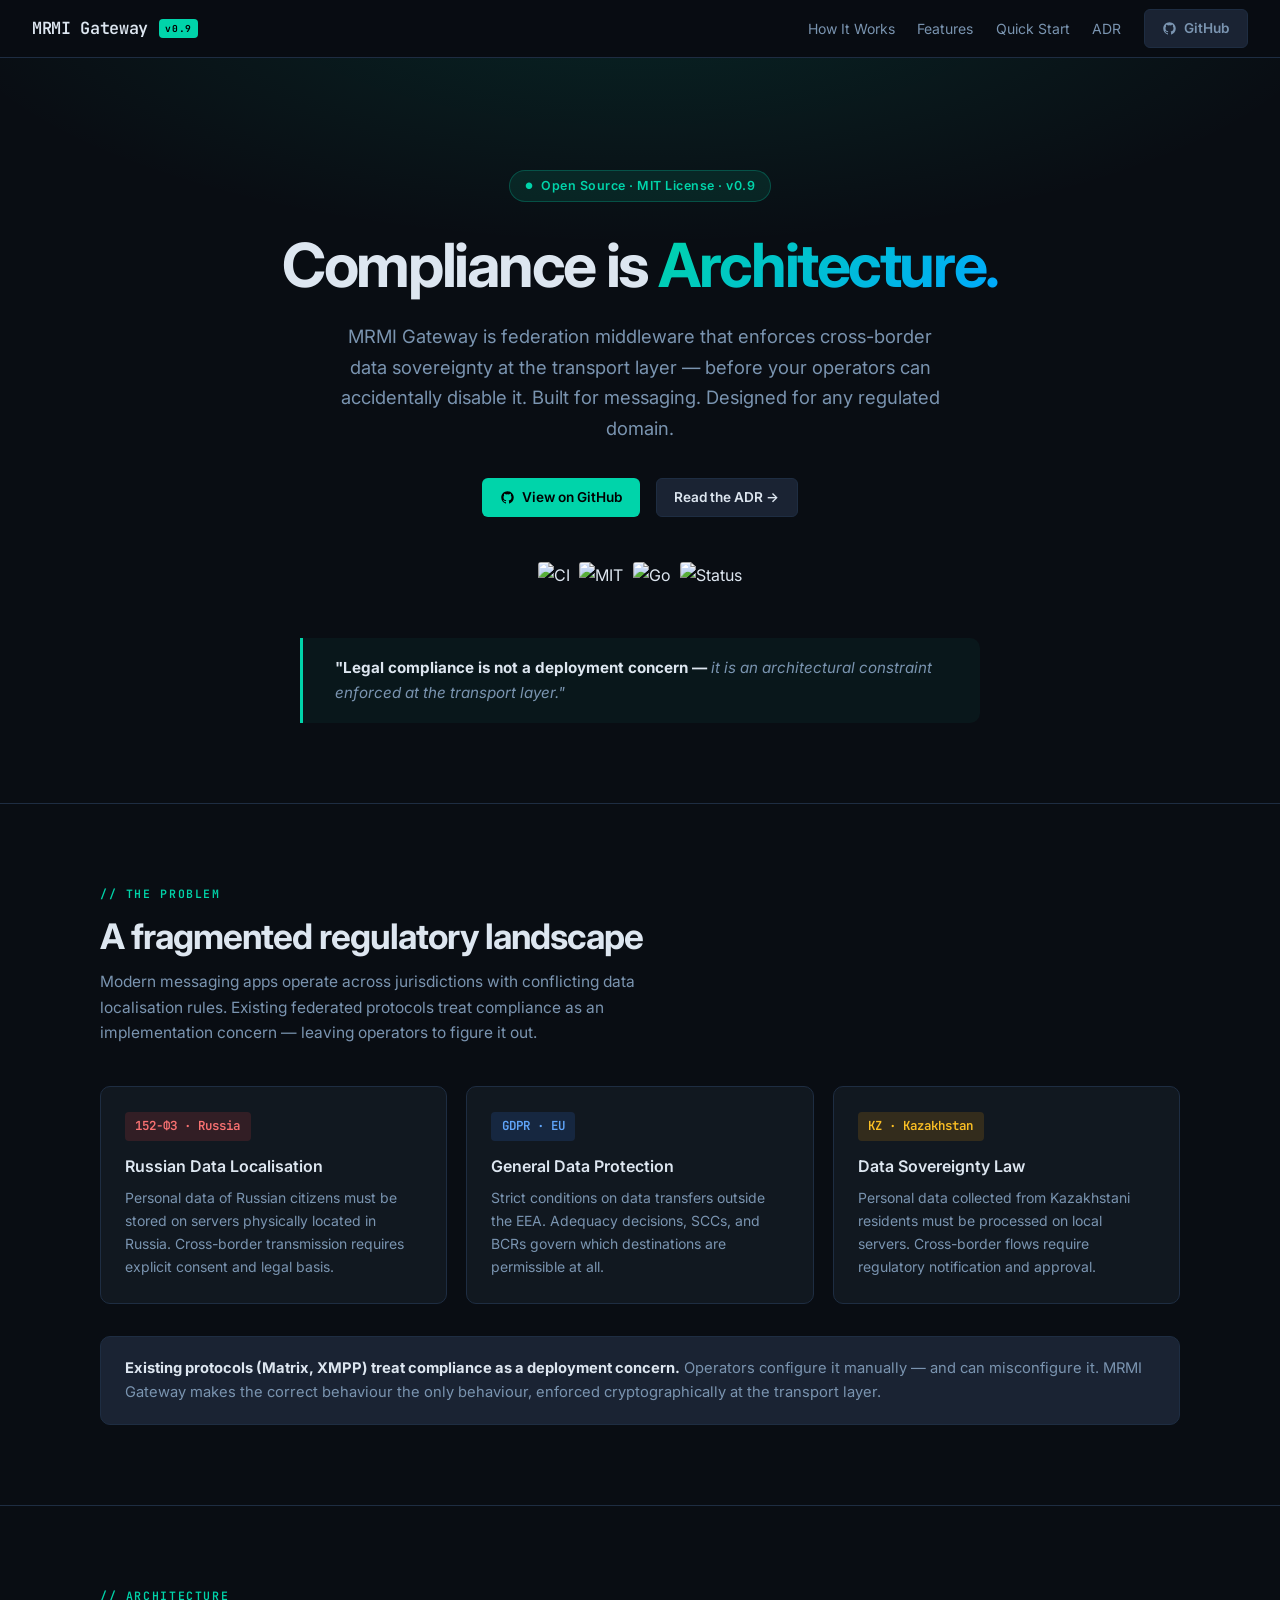
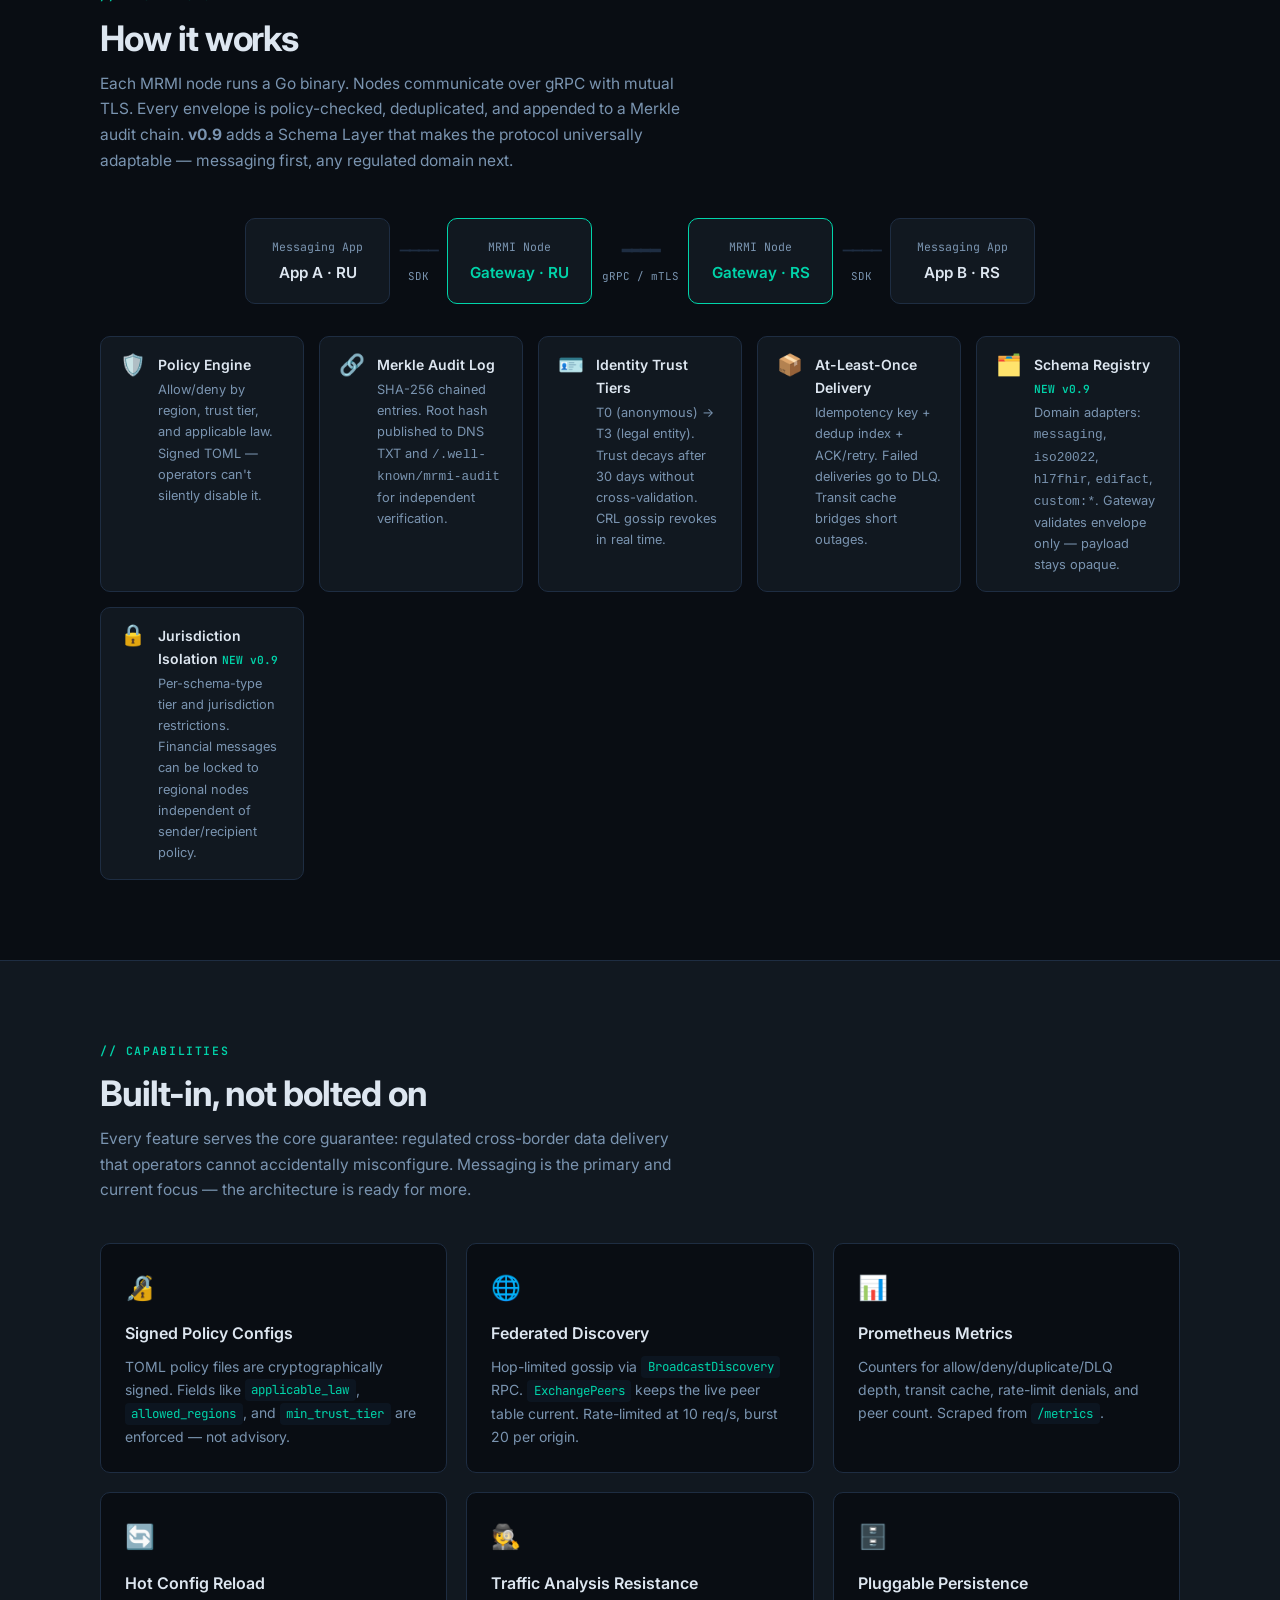
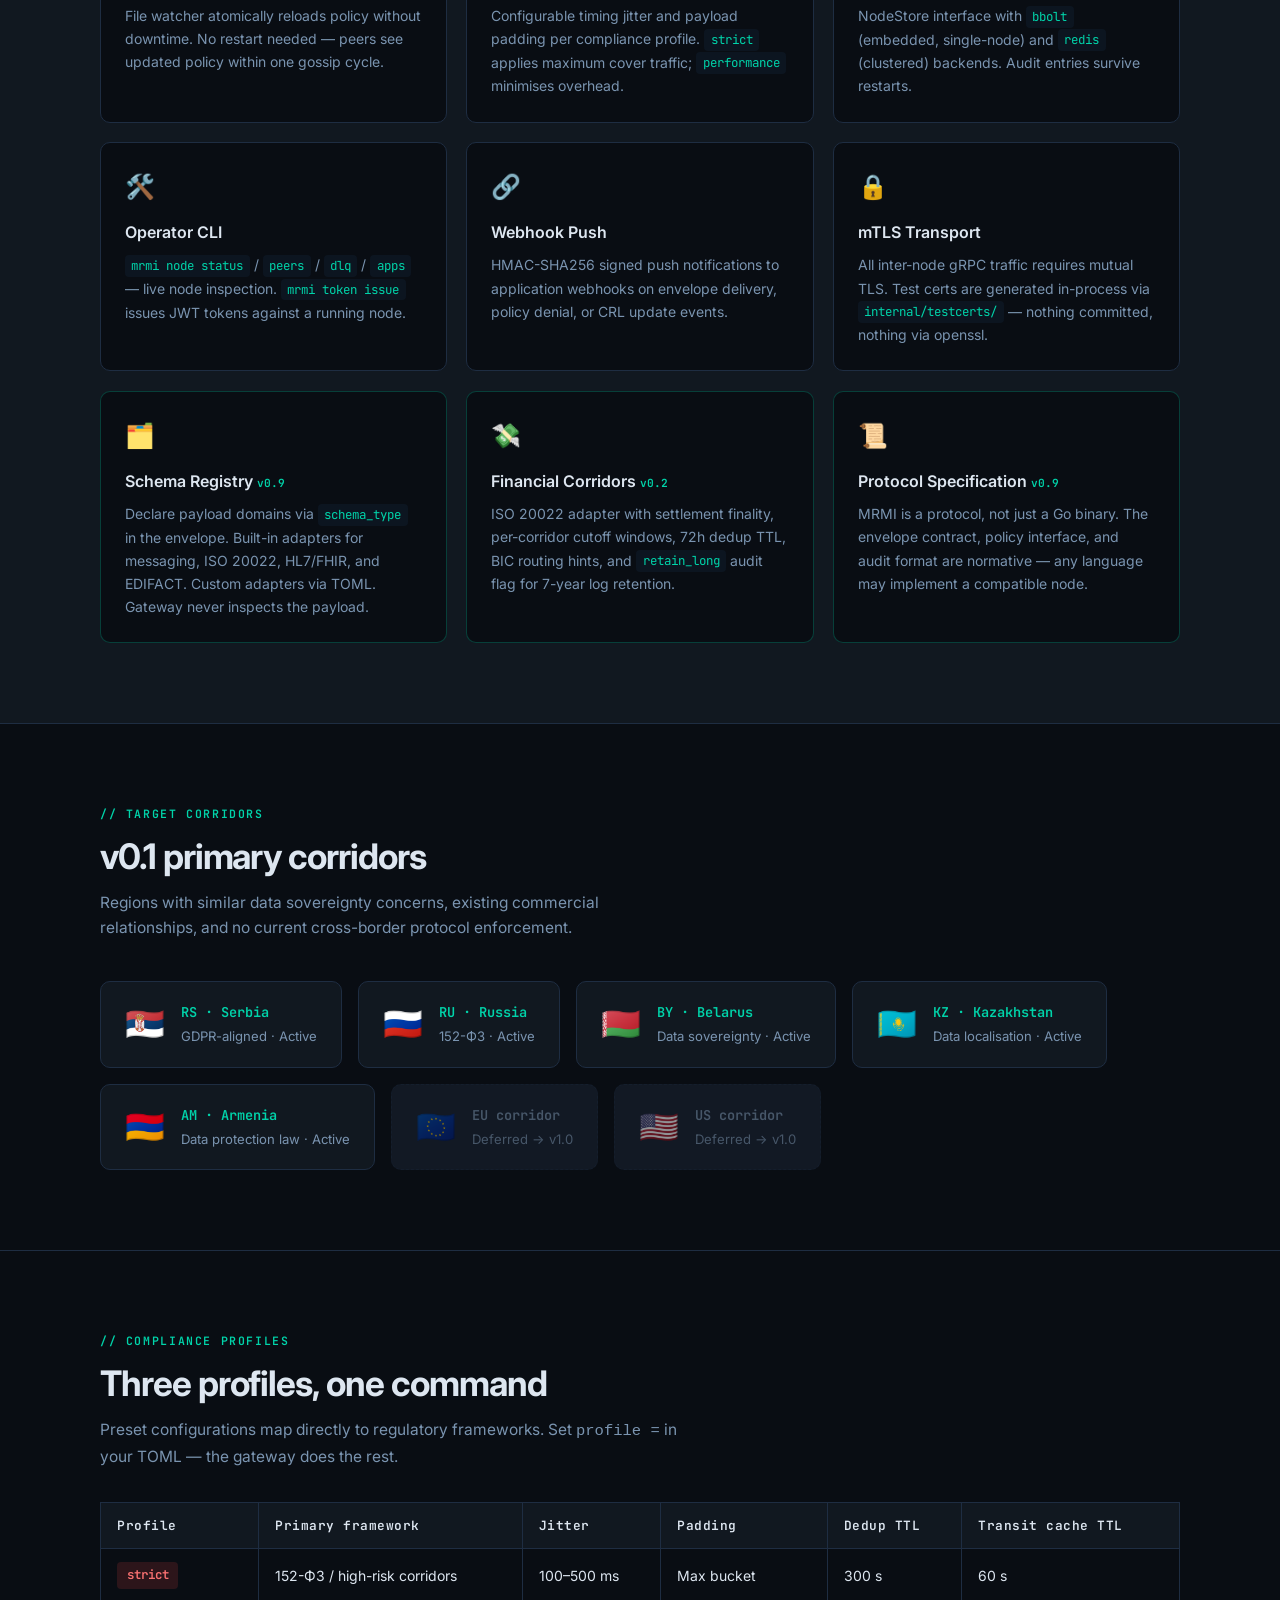
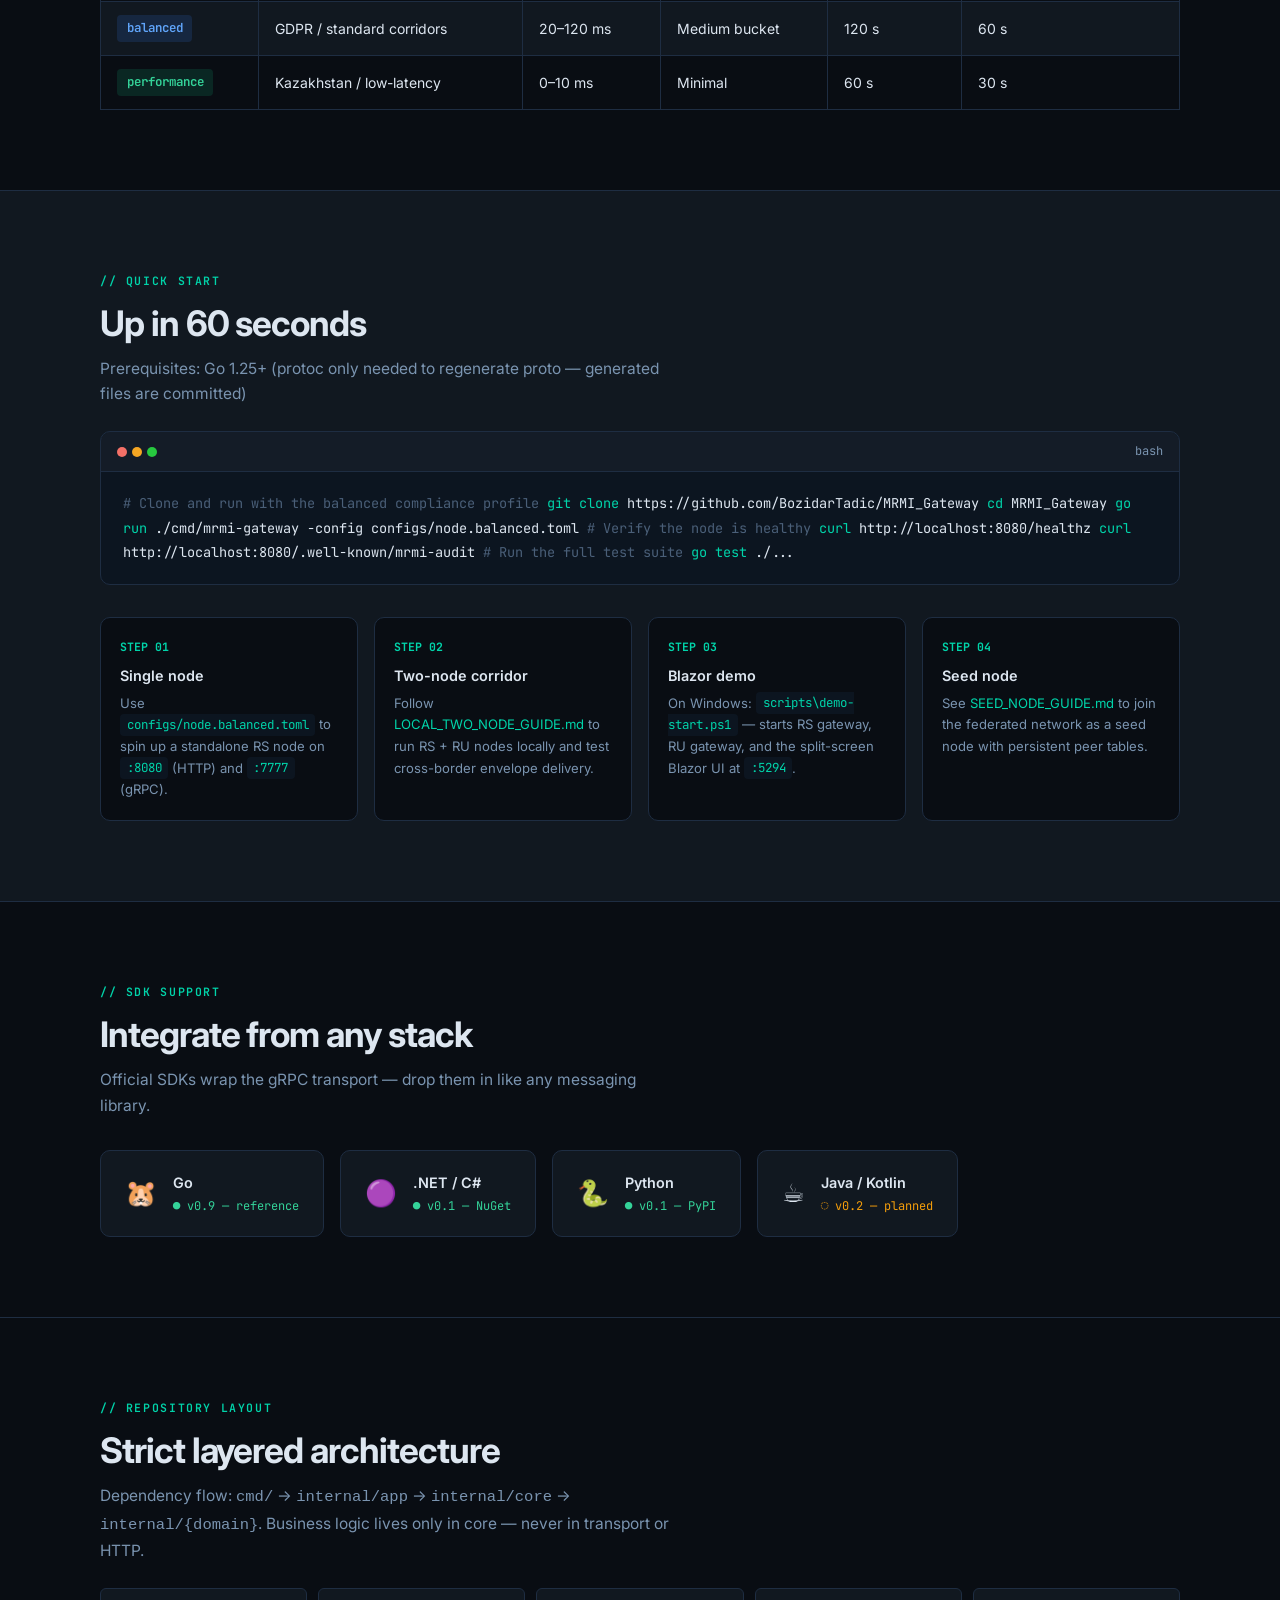
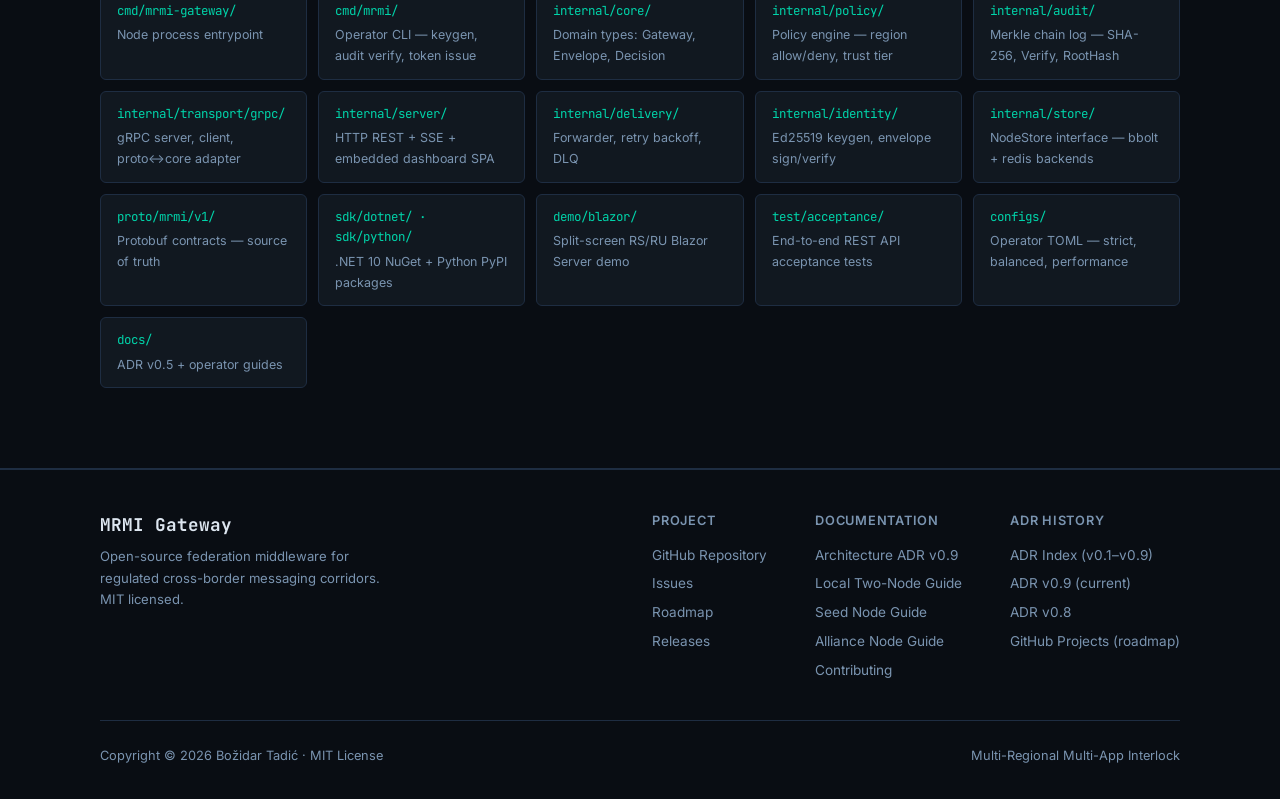
==== commit 4ca67ecd: "docs: ADR v0.9 — Schema Registry, split ADR history, remove sprint files - Add ADR v0.9 (Schema Regi" ====
--- a/docs/index.html
+++ b/docs/index.html
@@ -367,13 +367,13 @@
 <nav>
   <div class="nav-logo">
     <span>MRMI Gateway</span>
-    <span class="tag">v0.5</span>
+    <span class="tag">v0.9</span>
   </div>
   <div class="nav-links">
     <a href="#how-it-works" class="hide-sm">How It Works</a>
     <a href="#features" class="hide-sm">Features</a>
     <a href="#quickstart" class="hide-sm">Quick Start</a>
-    <a href="MRMI_Gateway_ADR_v0_8.md" class="hide-sm">ADR</a>
+    <a href="MRMI_Gateway_ADR_v0_9.md" class="hide-sm">ADR</a>
     <a href="https://github.com/BozidarTadic/MRMI_Gateway" class="btn btn-ghost" target="_blank" rel="noopener">
       <svg width="15" height="15" viewBox="0 0 24 24" fill="currentColor"><path d="M12 2C6.477 2 2 6.477 2 12c0 4.418 2.865 8.166 6.839 9.489.5.092.682-.217.682-.482 0-.237-.008-.866-.013-1.7-2.782.603-3.369-1.342-3.369-1.342-.454-1.155-1.11-1.463-1.11-1.463-.908-.62.069-.608.069-.608 1.003.07 1.531 1.03 1.531 1.03.892 1.529 2.341 1.087 2.91.832.092-.647.35-1.088.636-1.338-2.22-.253-4.555-1.11-4.555-4.943 0-1.091.39-1.984 1.029-2.683-.103-.253-.446-1.27.098-2.647 0 0 .84-.268 2.75 1.026A9.564 9.564 0 0 1 12 6.844a9.59 9.59 0 0 1 2.504.337c1.909-1.294 2.747-1.026 2.747-1.026.546 1.377.202 2.394.1 2.647.64.699 1.028 1.592 1.028 2.683 0 3.842-2.339 4.687-4.566 4.935.359.309.678.919.678 1.852 0 1.336-.012 2.415-.012 2.741 0 .267.18.578.688.48C19.138 20.163 22 16.418 22 12c0-5.523-4.477-10-10-10z"/></svg>
       GitHub
@@ -383,24 +383,25 @@
 
 <!-- HERO -->
 <section class="hero">
-  <div class="hero-badge">Open Source · MIT License · v0.5</div>
+  <div class="hero-badge">Open Source · MIT License · v0.9</div>
   <h1>Compliance is <span class="grad">Architecture.</span></h1>
   <p>
     MRMI Gateway is federation middleware that enforces cross-border data sovereignty
     at the transport layer — before your operators can accidentally disable it.
+    Built for messaging. Designed for any regulated domain.
   </p>
   <div class="hero-ctas">
     <a href="https://github.com/BozidarTadic/MRMI_Gateway" class="btn btn-primary" target="_blank" rel="noopener">
       <svg width="15" height="15" viewBox="0 0 24 24" fill="currentColor"><path d="M12 2C6.477 2 2 6.477 2 12c0 4.418 2.865 8.166 6.839 9.489.5.092.682-.217.682-.482 0-.237-.008-.866-.013-1.7-2.782.603-3.369-1.342-3.369-1.342-.454-1.155-1.11-1.463-1.11-1.463-.908-.62.069-.608.069-.608 1.003.07 1.531 1.03 1.531 1.03.892 1.529 2.341 1.087 2.91.832.092-.647.35-1.088.636-1.338-2.22-.253-4.555-1.11-4.555-4.943 0-1.091.39-1.984 1.029-2.683-.103-.253-.446-1.27.098-2.647 0 0 .84-.268 2.75 1.026A9.564 9.564 0 0 1 12 6.844a9.59 9.59 0 0 1 2.504.337c1.909-1.294 2.747-1.026 2.747-1.026.546 1.377.202 2.394.1 2.647.64.699 1.028 1.592 1.028 2.683 0 3.842-2.339 4.687-4.566 4.935.359.309.678.919.678 1.852 0 1.336-.012 2.415-.012 2.741 0 .267.18.578.688.48C19.138 20.163 22 16.418 22 12c0-5.523-4.477-10-10-10z"/></svg>
       View on GitHub
     </a>
-    <a href="MRMI_Gateway_ADR_v0_8.md" class="btn btn-ghost">Read the ADR →</a>
+    <a href="MRMI_Gateway_ADR_v0_9.md" class="btn btn-ghost">Read the ADR →</a>
   </div>
   <div class="hero-badges">
     <img src="https://github.com/BozidarTadic/MRMI_Gateway/actions/workflows/ci.yml/badge.svg" alt="CI">
     <img src="https://img.shields.io/badge/License-MIT-blue.svg" alt="MIT">
-    <img src="https://img.shields.io/badge/Go-1.21+-00ADD8?logo=go&logoColor=white" alt="Go">
-    <img src="https://img.shields.io/badge/status-v0.5_active-00d4aa" alt="Status">
+    <img src="https://img.shields.io/badge/Go-1.25+-00ADD8?logo=go&logoColor=white" alt="Go">
+    <img src="https://img.shields.io/badge/status-v0.9_active-00d4aa" alt="Status">
   </div>
   <div class="quote-bar">
     <strong>"Legal compliance is not a deployment concern —</strong> it is an architectural constraint enforced at the transport layer."
@@ -452,6 +453,7 @@
     <p class="section-sub">
       Each MRMI node runs a Go binary. Nodes communicate over gRPC with mutual TLS.
       Every envelope is policy-checked, deduplicated, and appended to a Merkle audit chain.
+      <strong>v0.9</strong> adds a Schema Layer that makes the protocol universally adaptable — messaging first, any regulated domain next.
     </p>
     <div class="flow">
       <div class="flow-row">
@@ -513,6 +515,20 @@
             <p>Idempotency key + dedup index + ACK/retry. Failed deliveries go to DLQ. Transit cache bridges short outages.</p>
           </div>
         </div>
+        <div class="pillar">
+          <div class="pillar-icon">🗂️</div>
+          <div>
+            <h4>Schema Registry <span style="font-size:.7rem;color:var(--teal);font-family:'JetBrains Mono',monospace">NEW v0.9</span></h4>
+            <p>Domain adapters: <code>messaging</code>, <code>iso20022</code>, <code>hl7fhir</code>, <code>edifact</code>, <code>custom:*</code>. Gateway validates envelope only — payload stays opaque.</p>
+          </div>
+        </div>
+        <div class="pillar">
+          <div class="pillar-icon">🔒</div>
+          <div>
+            <h4>Jurisdiction Isolation <span style="font-size:.7rem;color:var(--teal);font-family:'JetBrains Mono',monospace">NEW v0.9</span></h4>
+            <p>Per-schema-type tier and jurisdiction restrictions. Financial messages can be locked to regional nodes independent of sender/recipient policy.</p>
+          </div>
+        </div>
       </div>
     </div>
   </div>
@@ -526,7 +542,8 @@
     <div class="section-label">// capabilities</div>
     <h2 class="section-title">Built-in, not bolted on</h2>
     <p class="section-sub">
-      Every feature serves the core guarantee: regulated cross-border messaging that operators cannot accidentally misconfigure.
+      Every feature serves the core guarantee: regulated cross-border data delivery that operators cannot accidentally misconfigure.
+      Messaging is the primary and current focus — the architecture is ready for more.
     </p>
     <div class="features-grid">
       <div class="feature-card">
@@ -576,6 +593,21 @@
         <div class="feature-icon">🔒</div>
         <h3>mTLS Transport</h3>
         <p>All inter-node gRPC traffic requires mutual TLS. Test certs are generated in-process via <code>internal/testcerts/</code> — nothing committed, nothing via openssl.</p>
+      </div>
+      <div class="feature-card" style="border-color:rgba(0,212,170,.25)">
+        <div class="feature-icon">🗂️</div>
+        <h3>Schema Registry <span style="font-size:.7rem;color:var(--teal);font-family:'JetBrains Mono',monospace">v0.9</span></h3>
+        <p>Declare payload domains via <code>schema_type</code> in the envelope. Built-in adapters for messaging, ISO 20022, HL7/FHIR, and EDIFACT. Custom adapters via TOML. Gateway never inspects the payload.</p>
+      </div>
+      <div class="feature-card" style="border-color:rgba(0,212,170,.25)">
+        <div class="feature-icon">💸</div>
+        <h3>Financial Corridors <span style="font-size:.7rem;color:var(--teal);font-family:'JetBrains Mono',monospace">v0.2</span></h3>
+        <p>ISO 20022 adapter with settlement finality, per-corridor cutoff windows, 72h dedup TTL, BIC routing hints, and <code>retain_long</code> audit flag for 7-year log retention.</p>
+      </div>
+      <div class="feature-card" style="border-color:rgba(0,212,170,.25)">
+        <div class="feature-icon">📜</div>
+        <h3>Protocol Specification <span style="font-size:.7rem;color:var(--teal);font-family:'JetBrains Mono',monospace">v0.9</span></h3>
+        <p>MRMI is a protocol, not just a Go binary. The envelope contract, policy interface, and audit format are normative — any language may implement a compatible node.</p>
       </div>
     </div>
   </div>
@@ -704,7 +736,7 @@
   <div class="section-inner">
     <div class="section-label">// quick start</div>
     <h2 class="section-title">Up in 60 seconds</h2>
-    <p class="section-sub">Prerequisites: Go 1.21+, <code>protoc</code> + <code>protoc-gen-go</code> + <code>protoc-gen-go-grpc</code></p>
+    <p class="section-sub">Prerequisites: Go 1.25+ (protoc only needed to regenerate proto — generated files are committed)</p>
 
     <div class="code-block">
       <div class="code-header">
@@ -764,7 +796,7 @@
         <div class="sdk-icon">🐹</div>
         <div>
           <div class="sdk-name">Go</div>
-          <div class="sdk-status ready">● v0.5 — reference</div>
+          <div class="sdk-status ready">● v0.9 — reference</div>
         </div>
       </div>
       <div class="sdk-card">
@@ -843,22 +875,23 @@
       </div>
       <div class="footer-col">
         <h5>Documentation</h5>
-        <a href="MRMI_Gateway_ADR_v0_8.md">Architecture ADR v0.5</a>
+        <a href="MRMI_Gateway_ADR_v0_9.md">Architecture ADR v0.9</a>
         <a href="LOCAL_TWO_NODE_GUIDE.md">Local Two-Node Guide</a>
         <a href="SEED_NODE_GUIDE.md">Seed Node Guide</a>
         <a href="ALLIANCE_NODE_GUIDE.md">Alliance Node Guide</a>
         <a href="CONTRIBUTING.md">Contributing</a>
       </div>
       <div class="footer-col">
-        <h5>Sprints</h5>
-        <a href="SPRINT_11_PLAN.md">Sprint 11 (current)</a>
-        <a href="SPRINT_10_PLAN.md">Sprint 10 — v0.5</a>
-        <a href="SPRINT_6_PLAN.md">Sprint 6 — v0.3</a>
+        <h5>ADR History</h5>
+        <a href="ADR_INDEX.md">ADR Index (v0.1–v0.9)</a>
+        <a href="MRMI_Gateway_ADR_v0_9.md">ADR v0.9 (current)</a>
+        <a href="MRMI_Gateway_ADR_v0_8.md">ADR v0.8</a>
+        <a href="https://github.com/BozidarTadic/MRMI_Gateway/projects" target="_blank" rel="noopener">GitHub Projects (roadmap)</a>
       </div>
     </div>
   </div>
   <div class="footer-bottom">
-    <span>Copyright © 2025 Božidar Tadić · MIT License</span>
+    <span>Copyright © 2026 Božidar Tadić · MIT License</span>
     <span>Multi-Regional Multi-App Interlock</span>
   </div>
 </footer>
